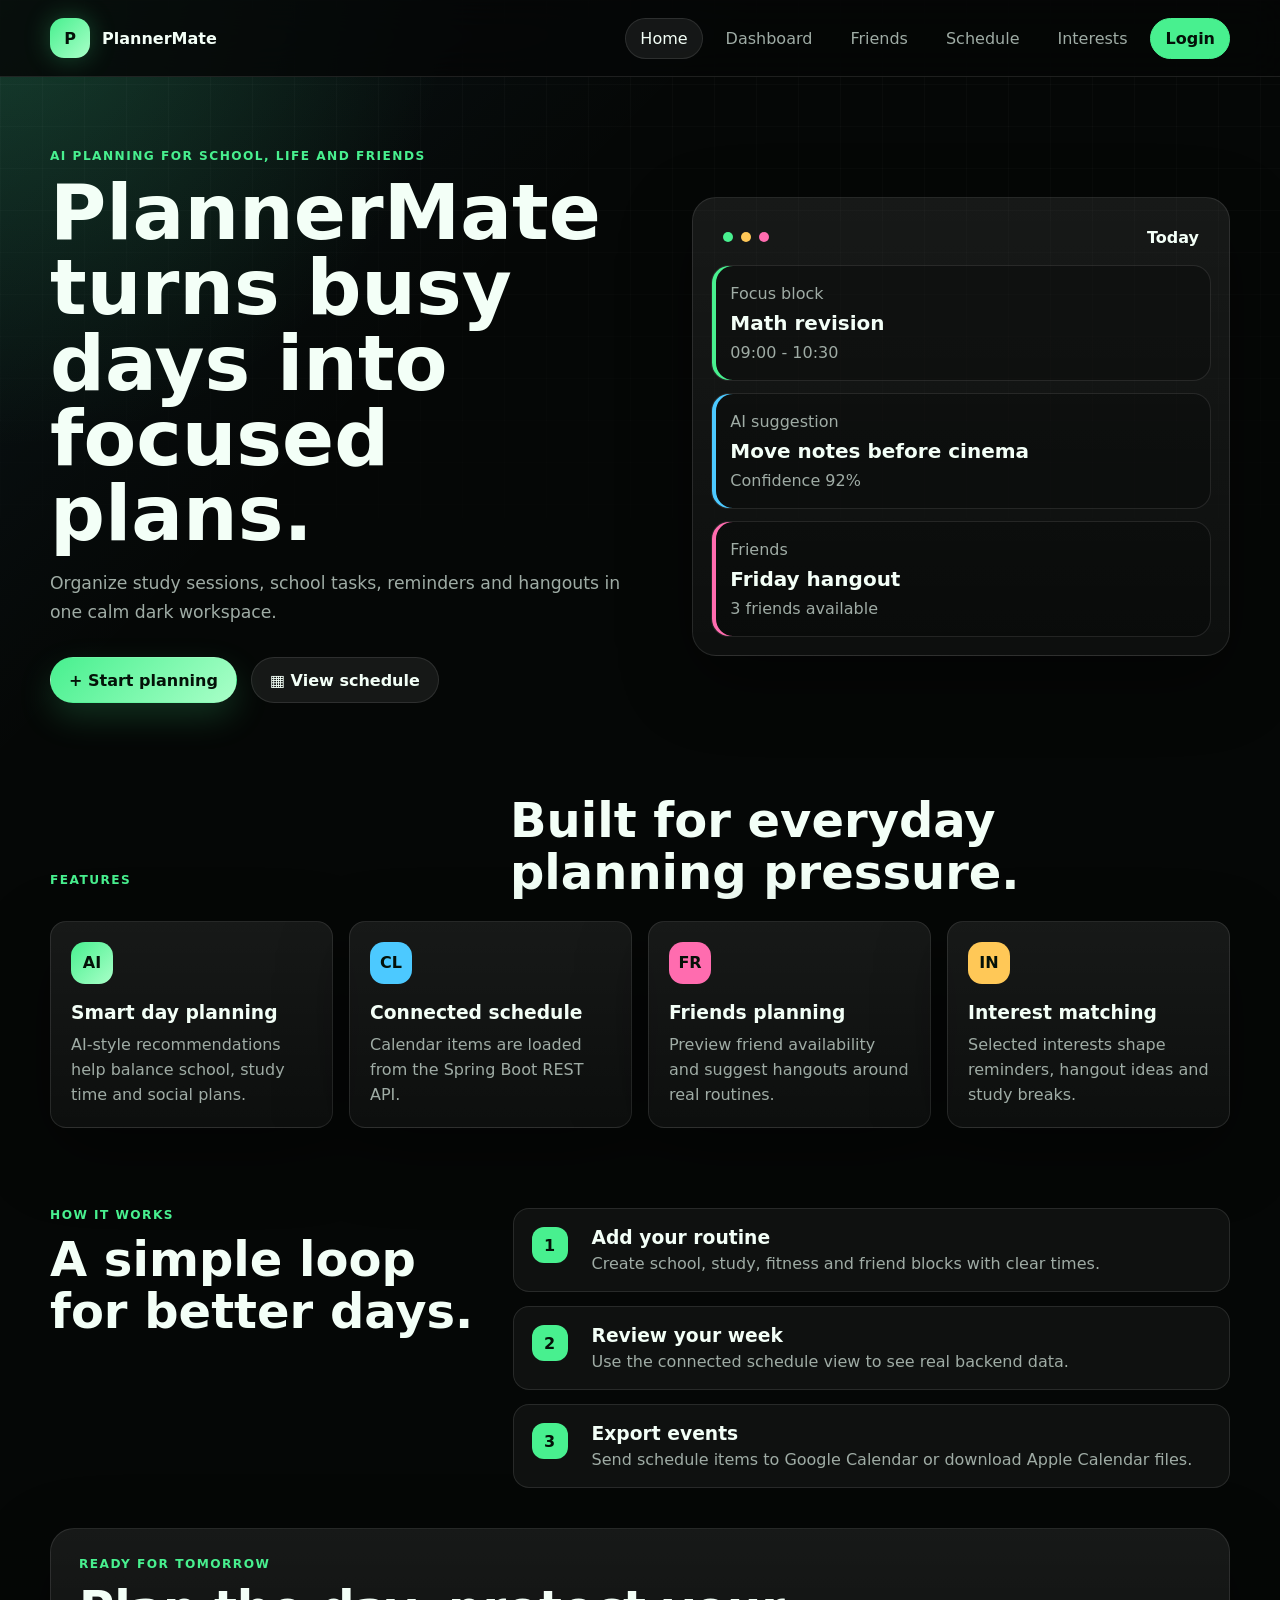
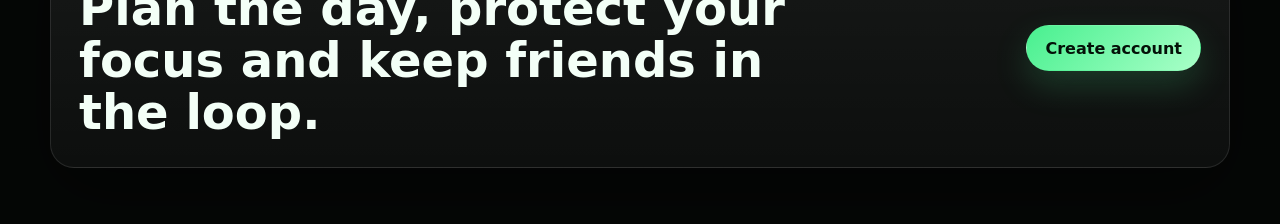
==== scheduler/src/main/resources/static/index.html @ 12dc2b2e "added config files, backend logic" ====
<!DOCTYPE html>
<html lang="en">
  <head>
    <meta charset="UTF-8" />
    <meta name="viewport" content="width=device-width, initial-scale=1.0" />
    <meta
      name="description"
      content="PlannerMate is an AI planning web app prototype for daily life, school tasks, friends and study preparation."
    />
    <title>PlannerMate | Plan Your Day</title>
    <link rel="stylesheet" href="styles.css" />
  </head>
  <body>
    <header class="site-header">
      <nav class="top-nav" aria-label="Main navigation">
        <a class="brand" href="#landing" data-route="landing" aria-label="PlannerMate home">
          <span class="brand-mark" aria-hidden="true">P</span>
          <span>PlannerMate</span>
        </a>

        <button class="menu-toggle" type="button" aria-label="Toggle navigation" aria-expanded="false">
          <span></span>
          <span></span>
          <span></span>
        </button>

        <div class="nav-links" data-nav-links>
          <a class="nav-link active" href="#landing" data-route="landing">Home</a>
          <a class="nav-link" href="#dashboard" data-route="dashboard">Dashboard</a>
          <a class="nav-link" href="#friends" data-route="friends">Friends</a>
          <a class="nav-link" href="#schedule" data-route="schedule">Schedule</a>
          <a class="nav-link" href="#interests" data-route="interests">Interests</a>
          <a class="nav-link nav-pill" href="#auth" data-route="auth">Login</a>
        </div>
      </nav>
    </header>

    <main>
      <section id="landing" class="page-section active" data-page="landing" aria-labelledby="landingTitle">
        <div class="hero section-shell">
          <div class="hero-copy">
            <p class="eyebrow">AI planning for school, life and friends</p>
            <h1 id="landingTitle">PlannerMate turns busy days into focused plans.</h1>
            <p class="hero-text">
              Organize study sessions, school tasks, reminders and hangouts in one calm dark workspace.
            </p>
            <div class="hero-actions">
              <a class="btn primary" href="#dashboard" data-route="dashboard">+ Start planning</a>
              <a class="btn secondary" href="#schedule" data-route="schedule">▦ View schedule</a>
            </div>
          </div>

          <aside class="app-preview" aria-label="PlannerMate app preview">
            <div class="preview-topbar">
              <span></span><span></span><span></span>
              <strong>Today</strong>
            </div>
            <div class="preview-grid">
              <article class="preview-card glow-green">
                <p>Focus block</p>
                <strong>Math revision</strong>
                <span>09:00 - 10:30</span>
              </article>
              <article class="preview-card glow-blue">
                <p>AI suggestion</p>
                <strong>Move notes before cinema</strong>
                <span>Confidence 92%</span>
              </article>
              <article class="preview-card glow-pink">
                <p>Friends</p>
                <strong>Friday hangout</strong>
                <span>3 friends available</span>
              </article>
            </div>
          </aside>
        </div>

        <section class="section-shell content-band" aria-labelledby="featuresTitle">
          <div class="section-heading">
            <p class="eyebrow">Features</p>
            <h2 id="featuresTitle">Built for everyday planning pressure.</h2>
          </div>
          <div class="feature-grid" id="featureGrid"></div>
        </section>

        <section class="section-shell split-band" aria-labelledby="howTitle">
          <div>
            <p class="eyebrow">How it works</p>
            <h2 id="howTitle">A simple loop for better days.</h2>
          </div>
          <ol class="steps-list" id="stepsList"></ol>
        </section>

        <section class="final-cta section-shell">
          <div>
            <p class="eyebrow">Ready for tomorrow</p>
            <h2>Plan the day, protect your focus and keep friends in the loop.</h2>
          </div>
          <a class="btn primary" href="#auth" data-route="auth">Create account</a>
        </section>
      </section>

      <section id="dashboard" class="page-section" data-page="dashboard" aria-labelledby="dashboardTitle">
        <div class="section-shell">
          <div class="page-title-row">
            <div>
              <p class="eyebrow">Dashboard</p>
              <h1 id="dashboardTitle">Your day, organized.</h1>
            </div>
            <button class="btn primary" type="button" data-route="schedule">+ Add plan</button>
          </div>

          <div class="dashboard-layout">
            <section class="panel panel-large">
              <div class="panel-header">
                <h2>Daily schedule</h2>
                <span class="status-chip" id="apiStatus">Backend connected</span>
              </div>
              <div class="timeline-list" id="dailySchedule"></div>
            </section>

            <section class="panel">
              <div class="panel-header">
                <h2>Upcoming tasks</h2>
                <span class="muted">Mock</span>
              </div>
              <div class="compact-list" id="upcomingTasks"></div>
            </section>

            <section class="panel">
              <div class="panel-header">
                <h2>Study reminders</h2>
                <span class="muted">Mock</span>
              </div>
              <div class="compact-list" id="studyReminders"></div>
            </section>

            <section class="panel panel-accent">
              <div class="panel-header">
                <h2>AI recommendations</h2>
                <span class="icon-badge">AI</span>
              </div>
              <div class="compact-list" id="aiRecommendations"></div>
            </section>

            <section class="panel">
              <div class="panel-header">
                <h2>Friends planning</h2>
                <a href="#friends" data-route="friends">Open</a>
              </div>
              <div class="friend-preview" id="friendsPreview"></div>
            </section>
          </div>
        </div>
      </section>

      <section id="friends" class="page-section" data-page="friends" aria-labelledby="friendsTitle">
        <div class="section-shell">
          <div class="page-title-row">
            <div>
              <p class="eyebrow">Friends</p>
              <h1 id="friendsTitle">Plan around real availability.</h1>
            </div>
          </div>

          <div class="friends-layout">
            <section class="panel">
              <div class="panel-header">
                <h2>Friend list</h2>
                <span class="muted">Mock</span>
              </div>
              <div class="people-list" id="friendList"></div>
            </section>

            <section class="panel">
              <div class="panel-header">
                <h2>Friend requests</h2>
                <span class="status-chip">2 new</span>
              </div>
              <div class="people-list" id="friendRequests"></div>
            </section>

            <section class="panel panel-large">
              <div class="panel-header">
                <h2>Hangout planning</h2>
                <span class="muted">Frontend only</span>
              </div>
              <form class="form-grid" id="hangoutForm" novalidate>
                <label>
                  Title
                  <input type="text" name="title" placeholder="Friday movie night" required />
                </label>
                <label>
                  Friend
                  <select name="friend" required>
                    <option value="">Choose friend</option>
                  </select>
                </label>
                <label>
                  Date
                  <input type="date" name="date" required />
                </label>
                <label>
                  Time
                  <input type="time" name="time" required />
                </label>
                <label class="full-width">
                  Notes
                  <textarea name="notes" rows="4" placeholder="Add location or activity notes"></textarea>
                </label>
                <button class="btn primary" type="submit">Preview hangout</button>
                <p class="form-message" data-form-message></p>
              </form>
            </section>

            <section class="panel">
              <div class="panel-header">
                <h2>Suggested ideas</h2>
                <span class="muted">Mock</span>
              </div>
              <div class="idea-list" id="hangoutIdeas"></div>
            </section>
          </div>
        </div>
      </section>

      <section id="schedule" class="page-section" data-page="schedule" aria-labelledby="scheduleTitle">
        <div class="section-shell">
          <div class="page-title-row">
            <div>
              <p class="eyebrow">Schedule</p>
              <h1 id="scheduleTitle">Weekly calendar.</h1>
            </div>
            <button class="btn primary" type="button" data-open-modal="scheduleModal">+ Add schedule item</button>
          </div>
          <div class="calendar-grid" id="weeklyCalendar" aria-label="Weekly calendar"></div>
        </div>
      </section>

      <section id="interests" class="page-section" data-page="interests" aria-labelledby="interestsTitle">
        <div class="section-shell">
          <div class="page-title-row">
            <div>
              <p class="eyebrow">Interests</p>
              <h1 id="interestsTitle">Tune recommendations around you.</h1>
            </div>
            <span class="status-chip" id="selectedInterestCount">0 selected</span>
          </div>
          <div class="interest-grid" id="interestGrid"></div>
        </div>
      </section>

      <section id="auth" class="page-section" data-page="auth" aria-labelledby="authTitle">
        <div class="auth-shell section-shell">
          <div class="auth-copy">
            <p class="eyebrow">Account access</p>
            <h1 id="authTitle">Keep plans synced when auth arrives.</h1>
            <p>These screens are frontend-only, with validation ready for future Spring Boot auth endpoints.</p>
          </div>

          <section class="auth-card" aria-label="Authentication forms">
            <div class="auth-tabs" role="tablist">
              <button class="auth-tab active" type="button" data-auth-view="login">Login</button>
              <button class="auth-tab" type="button" data-auth-view="register">Register</button>
              <button class="auth-tab" type="button" data-auth-view="forgot">Forgot</button>
            </div>

            <form class="auth-form active" data-auth-form="login" novalidate>
              <label>Email <input type="email" name="email" placeholder="you@example.com" required /></label>
              <label>Password <input type="password" name="password" placeholder="At least 6 characters" required minlength="6" /></label>
              <button class="btn primary full-button" type="submit">Login</button>
              <p class="form-message" data-auth-message></p>
            </form>

            <form class="auth-form" data-auth-form="register" novalidate>
              <label>Full name <input type="text" name="name" placeholder="Alex Morgan" required minlength="2" /></label>
              <label>Email <input type="email" name="email" placeholder="you@example.com" required /></label>
              <label>Password <input type="password" name="password" placeholder="At least 8 characters" required minlength="8" /></label>
              <button class="btn primary full-button" type="submit">Create account</button>
              <p class="form-message" data-auth-message></p>
            </form>

            <form class="auth-form" data-auth-form="forgot" novalidate>
              <label>Email <input type="email" name="email" placeholder="you@example.com" required /></label>
              <button class="btn primary full-button" type="submit">Send reset link</button>
              <p class="form-message" data-auth-message></p>
            </form>
          </section>
        </div>
      </section>
    </main>

    <div class="modal-backdrop" id="scheduleModal" hidden>
      <section class="modal" role="dialog" aria-modal="true" aria-labelledby="modalTitle">
        <div class="modal-header">
          <div>
            <p class="eyebrow">Schedule item</p>
            <h2 id="modalTitle">Add schedule item</h2>
          </div>
          <button class="icon-button" type="button" data-close-modal aria-label="Close modal">×</button>
        </div>
        <form class="modal-form" id="scheduleItemForm" novalidate>
          <input type="hidden" name="id" />
          <label>Title <input type="text" name="title" placeholder="Biology lab prep" required minlength="2" /></label>
          <label>Description <textarea name="description" rows="3" placeholder="What should happen during this block?"></textarea></label>
          <div class="form-grid two-cols">
            <label>Date <input type="date" name="date" required /></label>
            <label>Location <input type="text" name="location" placeholder="Library, Room 203" /></label>
            <label>Start time <input type="time" name="startTime" required /></label>
            <label>End time <input type="time" name="endTime" required /></label>
          </div>
          <div class="toggle-row">
            <label><input type="checkbox" name="repeating" /> Repeating</label>
            <label><input type="checkbox" name="active" checked /> Active</label>
          </div>
          <button class="btn primary full-button" type="submit">Save item</button>
          <p class="form-message" data-modal-message></p>
        </form>
      </section>
    </div>

    <script src="script.js" defer></script>
  </body>
</html>
---- scheduler/src/main/resources/static/styles.css ----
:root {
  --bg: #050706;
  --surface: #0f1512;
  --surface-strong: #141f19;
  --border: rgba(255, 255, 255, 0.1);
  --border-strong: rgba(72, 240, 143, 0.36);
  --text: #f3fff7;
  --muted: #9facA5;
  --green: #48f08f;
  --cyan: #4cc9ff;
  --pink: #ff6caf;
  --amber: #ffc857;
  --danger: #ff6b6b;
  --shadow: 0 24px 70px rgba(0, 0, 0, 0.42);
  --radius: 16px;
  --max: 1180px;
  --header: 76px;
  font-family: Inter, ui-sans-serif, system-ui, -apple-system, BlinkMacSystemFont, "Segoe UI", sans-serif;
}

* {
  box-sizing: border-box;
}

html {
  scroll-behavior: smooth;
}

body {
  min-height: 100vh;
  margin: 0;
  color: var(--text);
  background:
    radial-gradient(circle at top left, rgba(72, 240, 143, 0.19), transparent 28rem),
    linear-gradient(135deg, rgba(76, 201, 255, 0.08), transparent 34rem),
    var(--bg);
}

body::before {
  content: "";
  position: fixed;
  inset: 0;
  z-index: -1;
  pointer-events: none;
  background-image: linear-gradient(rgba(255, 255, 255, 0.035) 1px, transparent 1px),
    linear-gradient(90deg, rgba(255, 255, 255, 0.035) 1px, transparent 1px);
  background-size: 42px 42px;
  mask-image: linear-gradient(to bottom, rgba(0, 0, 0, 0.75), transparent 74%);
}

a {
  color: inherit;
  text-decoration: none;
}

button,
input,
select,
textarea {
  font: inherit;
}

button {
  cursor: pointer;
}

.site-header {
  position: sticky;
  top: 0;
  z-index: 20;
  border-bottom: 1px solid var(--border);
  background: rgba(5, 7, 6, 0.84);
  backdrop-filter: blur(18px);
}

.top-nav,
.section-shell {
  width: min(100% - 32px, var(--max));
  margin: 0 auto;
}

.top-nav {
  min-height: var(--header);
  display: flex;
  align-items: center;
  justify-content: space-between;
  gap: 24px;
}

.brand,
.nav-links,
.hero-actions,
.page-title-row,
.panel-header,
.modal-header,
.toggle-row {
  display: flex;
  align-items: center;
}

.brand {
  gap: 12px;
  font-weight: 900;
}

.brand-mark,
.card-icon,
.icon-badge,
.avatar {
  display: grid;
  place-items: center;
  color: #041108;
  background: linear-gradient(135deg, var(--green), #a9ffc8);
  font-weight: 900;
}

.brand-mark {
  width: 40px;
  height: 40px;
  border-radius: 14px;
  box-shadow: 0 0 26px rgba(72, 240, 143, 0.28);
}

.nav-links {
  gap: 8px;
}

.nav-link {
  padding: 10px 14px;
  border: 1px solid transparent;
  border-radius: 999px;
  color: var(--muted);
  transition: color 180ms ease, border-color 180ms ease, background 180ms ease;
}

.nav-link:hover,
.nav-link.active {
  color: var(--text);
  border-color: var(--border);
  background: rgba(255, 255, 255, 0.07);
}

.nav-pill {
  color: #041108;
  background: var(--green);
  border-color: var(--green);
  font-weight: 900;
}

.nav-pill:hover,
.nav-pill.active {
  color: #041108;
  background: #9dffc1;
}

.menu-toggle {
  display: none;
  width: 44px;
  height: 44px;
  padding: 10px;
  border: 1px solid var(--border);
  border-radius: 12px;
  background: var(--surface);
}

.menu-toggle span {
  display: block;
  height: 2px;
  margin: 5px 0;
  background: var(--text);
  border-radius: 2px;
}

.page-section {
  display: none;
  min-height: calc(100vh - var(--header));
}

.page-section.active {
  display: block;
}

.hero {
  display: grid;
  grid-template-columns: minmax(0, 1.05fr) minmax(340px, 0.95fr);
  gap: 48px;
  align-items: center;
  padding: 72px 0 52px;
}

h1,
h2,
h3,
p {
  letter-spacing: 0;
}

.hero h1,
.page-title-row h1,
.auth-copy h1 {
  margin: 0;
  max-width: 780px;
  font-size: clamp(2.4rem, 6vw, 5.2rem);
  line-height: 0.98;
}

.page-title-row h1,
.auth-copy h1 {
  font-size: clamp(2.1rem, 4vw, 4rem);
}

.hero-text,
.auth-copy p {
  max-width: 620px;
  color: var(--muted);
  font-size: 1.08rem;
  line-height: 1.7;
}

.eyebrow {
  margin: 0 0 12px;
  color: var(--green);
  font-size: 0.76rem;
  font-weight: 900;
  letter-spacing: 0.12em;
  text-transform: uppercase;
}

.hero-actions {
  flex-wrap: wrap;
  gap: 14px;
  margin-top: 30px;
}

.btn {
  display: inline-flex;
  align-items: center;
  justify-content: center;
  gap: 9px;
  min-height: 46px;
  padding: 0 18px;
  border: 1px solid var(--border);
  border-radius: 999px;
  color: var(--text);
  background: rgba(255, 255, 255, 0.07);
  font-weight: 900;
  transition: transform 180ms ease, border-color 180ms ease, background 180ms ease;
}

.btn:hover,
.panel:hover,
.feature-card:hover,
.interest-card:hover,
.interest-card.selected {
  transform: translateY(-2px);
  border-color: var(--border-strong);
}

.btn.primary {
  color: #041108;
  border-color: transparent;
  background: linear-gradient(135deg, var(--green), #a9ffc8);
  box-shadow: 0 14px 34px rgba(72, 240, 143, 0.18);
}

.app-preview,
.panel,
.feature-card,
.final-cta,
.auth-card,
.modal,
.interest-card {
  border: 1px solid var(--border);
  background: linear-gradient(180deg, rgba(255, 255, 255, 0.075), rgba(255, 255, 255, 0.035));
  box-shadow: var(--shadow);
}

.app-preview {
  overflow: hidden;
  border-radius: 24px;
  padding: 18px;
}

.preview-topbar {
  display: flex;
  align-items: center;
  gap: 8px;
  padding: 12px 12px 18px;
  color: var(--muted);
}

.preview-topbar span {
  width: 10px;
  height: 10px;
  border-radius: 999px;
  background: var(--green);
}

.preview-topbar span:nth-child(2) {
  background: var(--amber);
}

.preview-topbar span:nth-child(3) {
  background: var(--pink);
}

.preview-topbar strong {
  margin-left: auto;
  color: var(--text);
}

.preview-grid,
.timeline-list,
.compact-list,
.people-list,
.idea-list,
.friend-preview,
.calendar-items {
  display: grid;
  gap: 12px;
}

.preview-card,
.timeline-item,
.compact-item,
.person-row,
.idea-item,
.calendar-item {
  padding: 14px;
  border: 1px solid var(--border);
  border-radius: 14px;
  background: rgba(0, 0, 0, 0.24);
}

.preview-card {
  padding: 18px;
  border-radius: 18px;
}

.preview-card p,
.preview-card strong {
  margin: 0 0 8px;
}

.preview-card p,
.preview-card span,
.muted {
  color: var(--muted);
}

.preview-card strong {
  display: block;
  font-size: 1.25rem;
}

.glow-green {
  box-shadow: inset 4px 0 0 var(--green);
}

.glow-blue {
  box-shadow: inset 4px 0 0 var(--cyan);
}

.glow-pink {
  box-shadow: inset 4px 0 0 var(--pink);
}

.content-band,
.split-band,
.final-cta {
  padding: 40px 0;
}

.section-heading,
.final-cta,
.page-title-row {
  display: flex;
  justify-content: space-between;
  gap: 24px;
}

.section-heading {
  align-items: end;
  margin-bottom: 22px;
}

.section-heading h2,
.split-band h2,
.final-cta h2 {
  margin: 0;
  max-width: 720px;
  font-size: clamp(1.8rem, 4vw, 3rem);
  line-height: 1.08;
}

.feature-grid,
.interest-grid {
  display: grid;
  grid-template-columns: repeat(4, minmax(0, 1fr));
  gap: 16px;
}

.feature-card,
.interest-card {
  min-height: 190px;
  padding: 20px;
  border-radius: var(--radius);
  transition: transform 180ms ease, border-color 180ms ease, background 180ms ease;
}

.card-icon,
.icon-badge {
  width: 42px;
  height: 42px;
  margin-bottom: 18px;
  border-radius: 14px;
}

.feature-card:nth-child(2) .card-icon,
.interest-card:nth-child(2) .card-icon {
  background: var(--cyan);
}

.feature-card:nth-child(3) .card-icon,
.interest-card:nth-child(3) .card-icon {
  background: var(--pink);
}

.feature-card:nth-child(4) .card-icon,
.interest-card:nth-child(4) .card-icon {
  background: var(--amber);
}

.feature-card h3,
.feature-card p,
.interest-card h2,
.interest-card p {
  margin: 0;
}

.feature-card p,
.interest-card p {
  margin-top: 10px;
  color: var(--muted);
  line-height: 1.55;
}

.split-band {
  display: grid;
  grid-template-columns: 0.75fr 1.25fr;
  gap: 32px;
}

.steps-list {
  display: grid;
  gap: 14px;
  padding: 0;
  margin: 0;
  counter-reset: step;
  list-style: none;
}

.steps-list li {
  counter-increment: step;
  display: grid;
  grid-template-columns: 44px 1fr;
  gap: 16px;
  padding: 18px;
  border: 1px solid var(--border);
  border-radius: var(--radius);
  background: rgba(255, 255, 255, 0.045);
}

.steps-list li::before {
  content: counter(step);
  display: grid;
  width: 36px;
  height: 36px;
  place-items: center;
  color: #041108;
  background: var(--green);
  border-radius: 12px;
  font-weight: 900;
}

.steps-list h3,
.steps-list p {
  margin: 0;
}

.steps-list p {
  margin-top: 6px;
  color: var(--muted);
}

.final-cta {
  align-items: center;
  margin-bottom: 56px;
  padding: 28px;
  border-radius: 24px;
}

.page-title-row {
  align-items: center;
  padding: 54px 0 28px;
}

.dashboard-layout,
.friends-layout {
  display: grid;
  grid-template-columns: repeat(3, minmax(0, 1fr));
  gap: 16px;
  padding-bottom: 56px;
}

.panel {
  min-width: 0;
  padding: 20px;
  border-radius: var(--radius);
  transition: transform 180ms ease, border-color 180ms ease, background 180ms ease;
}

.panel-large {
  grid-column: span 2;
}

.panel-accent {
  background:
    linear-gradient(140deg, rgba(72, 240, 143, 0.16), rgba(76, 201, 255, 0.06)),
    rgba(255, 255, 255, 0.045);
}

.panel-header {
  justify-content: space-between;
  gap: 14px;
  margin-bottom: 18px;
}

.panel-header h2,
.modal h2 {
  margin: 0;
  font-size: 1.05rem;
}

.panel-header a {
  color: var(--green);
  font-weight: 900;
}

.status-chip {
  display: inline-flex;
  align-items: center;
  min-height: 30px;
  padding: 0 10px;
  color: #041108;
  background: var(--green);
  border-radius: 999px;
  font-size: 0.76rem;
  font-weight: 900;
}

.timeline-item {
  display: grid;
  grid-template-columns: 92px 1fr auto;
  gap: 14px;
  align-items: center;
}

.time-range {
  color: var(--green);
  font-weight: 900;
}

.timeline-item h3,
.compact-item h3,
.person-row h3,
.idea-item h3,
.calendar-item h3 {
  margin: 0 0 5px;
  font-size: 0.98rem;
}

.timeline-item p,
.compact-item p,
.person-row p,
.idea-item p,
.calendar-item p {
  margin: 0;
  color: var(--muted);
  line-height: 1.45;
}

.priority {
  display: inline-flex;
  width: fit-content;
  margin-top: 9px;
  padding: 5px 9px;
  border-radius: 999px;
  color: #041108;
  background: var(--amber);
  font-size: 0.73rem;
  font-weight: 900;
}

.priority.high {
  background: var(--pink);
}

.priority.medium {
  background: var(--cyan);
}

.person-row {
  display: grid;
  grid-template-columns: 46px 1fr auto;
  gap: 12px;
  align-items: center;
}

.avatar {
  width: 46px;
  height: 46px;
  border-radius: 16px;
}

.mini-actions,
.calendar-actions {
  display: flex;
  flex-wrap: wrap;
  gap: 7px;
}

.mini-button,
.icon-button,
.small-button,
.danger-button {
  border: 1px solid var(--border);
  color: var(--text);
  background: rgba(255, 255, 255, 0.06);
  font-weight: 900;
}

.mini-button,
.icon-button {
  display: inline-grid;
  min-width: 36px;
  height: 36px;
  place-items: center;
  border-radius: 12px;
}

.small-button,
.danger-button {
  min-height: 32px;
  padding: 0 10px;
  border-radius: 999px;
  font-size: 0.75rem;
}

.danger-button {
  background: rgba(255, 107, 107, 0.12);
}

.form-grid,
.modal-form {
  display: grid;
  grid-template-columns: repeat(2, minmax(0, 1fr));
  gap: 14px;
}

.modal-form {
  grid-template-columns: 1fr;
}

.two-cols {
  grid-template-columns: repeat(2, minmax(0, 1fr));
}

.full-width {
  grid-column: 1 / -1;
}

label {
  display: grid;
  gap: 7px;
  color: var(--muted);
  font-size: 0.9rem;
  font-weight: 900;
}

input,
select,
textarea {
  width: 100%;
  border: 1px solid var(--border);
  border-radius: 12px;
  color: var(--text);
  background: rgba(0, 0, 0, 0.3);
  outline: none;
  padding: 12px 13px;
  resize: vertical;
}

input:focus,
select:focus,
textarea:focus {
  border-color: var(--green);
  box-shadow: 0 0 0 4px rgba(72, 240, 143, 0.12);
}

.form-message {
  min-height: 22px;
  margin: 0;
  color: var(--muted);
  font-weight: 900;
}

.form-message.success {
  color: var(--green);
}

.form-message.error {
  color: var(--danger);
}

.calendar-grid {
  display: grid;
  grid-template-columns: repeat(7, minmax(168px, 1fr));
  gap: 12px;
  overflow-x: auto;
  padding: 0 0 56px;
}

.calendar-day {
  min-width: 168px;
  min-height: 520px;
  padding: 14px;
  border: 1px solid var(--border);
  border-radius: var(--radius);
  background: rgba(255, 255, 255, 0.04);
}

.calendar-day.today {
  border-color: var(--border-strong);
  background: linear-gradient(180deg, rgba(72, 240, 143, 0.12), rgba(255, 255, 255, 0.04));
}

.calendar-day h2 {
  margin: 0 0 14px;
  font-size: 0.94rem;
}

.calendar-item {
  border-left: 4px solid var(--green);
}

.calendar-item.inactive {
  opacity: 0.56;
  border-left-color: var(--muted);
}

.calendar-meta {
  display: flex;
  flex-wrap: wrap;
  gap: 6px;
  margin: 10px 0;
}

.calendar-meta span {
  padding: 4px 7px;
  border: 1px solid var(--border);
  border-radius: 999px;
  color: var(--muted);
  font-size: 0.72rem;
}

.interest-card {
  color: var(--text);
  text-align: left;
}

.interest-card.selected {
  background:
    linear-gradient(135deg, rgba(72, 240, 143, 0.22), rgba(76, 201, 255, 0.08)),
    var(--surface);
}

.auth-shell {
  display: grid;
  grid-template-columns: 1fr minmax(320px, 450px);
  gap: 42px;
  align-items: center;
  padding: 62px 0;
}

.auth-card {
  padding: 22px;
  border-radius: 24px;
}

.auth-tabs {
  display: grid;
  grid-template-columns: repeat(3, 1fr);
  gap: 8px;
  margin-bottom: 18px;
  padding: 6px;
  border: 1px solid var(--border);
  border-radius: 16px;
  background: rgba(0, 0, 0, 0.24);
}

.auth-tab {
  min-height: 40px;
  border: 0;
  border-radius: 12px;
  color: var(--muted);
  background: transparent;
  font-weight: 900;
}

.auth-tab.active {
  color: #041108;
  background: var(--green);
}

.auth-form {
  display: none;
  gap: 14px;
}

.auth-form.active {
  display: grid;
}

.full-button {
  width: 100%;
}

.modal-backdrop {
  position: fixed;
  inset: 0;
  z-index: 40;
  display: grid;
  place-items: center;
  padding: 20px;
  background: rgba(0, 0, 0, 0.72);
  backdrop-filter: blur(10px);
}

.modal-backdrop[hidden] {
  display: none;
}

.modal {
  width: min(100%, 560px);
  max-height: calc(100vh - 40px);
  overflow: auto;
  padding: 22px;
  border-radius: 24px;
}

.modal-header {
  justify-content: space-between;
  gap: 16px;
  margin-bottom: 18px;
}

.toggle-row {
  justify-content: space-between;
  gap: 14px;
  padding: 12px;
  border: 1px solid var(--border);
  border-radius: 14px;
}

.toggle-row label {
  display: flex;
  align-items: center;
  gap: 8px;
}

.toggle-row input {
  width: auto;
}

@media (max-width: 980px) {
  .hero,
  .split-band,
  .auth-shell {
    grid-template-columns: 1fr;
  }

  .feature-grid,
  .interest-grid {
    grid-template-columns: repeat(2, minmax(0, 1fr));
  }

  .dashboard-layout,
  .friends-layout {
    grid-template-columns: repeat(2, minmax(0, 1fr));
  }

  .panel-large {
    grid-column: 1 / -1;
  }
}

@media (max-width: 760px) {
  :root {
    --header: 68px;
  }

  .top-nav,
  .section-shell {
    width: min(100% - 24px, var(--max));
  }

  .menu-toggle {
    display: block;
  }

  .nav-links {
    position: absolute;
    top: calc(var(--header) - 1px);
    left: 12px;
    right: 12px;
    display: none;
    flex-direction: column;
    align-items: stretch;
    padding: 12px;
    border: 1px solid var(--border);
    border-radius: 18px;
    background: rgba(8, 12, 10, 0.98);
    box-shadow: var(--shadow);
  }

  .nav-links.open {
    display: flex;
  }

  .hero {
    padding-top: 44px;
  }

  .section-heading,
  .final-cta,
  .page-title-row {
    align-items: flex-start;
    flex-direction: column;
  }

  .feature-grid,
  .dashboard-layout,
  .friends-layout,
  .interest-grid,
  .form-grid,
  .two-cols {
    grid-template-columns: 1fr;
  }

  .timeline-item,
  .person-row {
    grid-template-columns: 1fr;
  }

  .calendar-grid {
    grid-template-columns: 1fr;
    overflow-x: visible;
  }

  .calendar-day {
    min-height: auto;
  }
}

@media (max-width: 430px) {
  .hero-actions,
  .hero-actions .btn,
  .page-title-row .btn {
    width: 100%;
  }
}
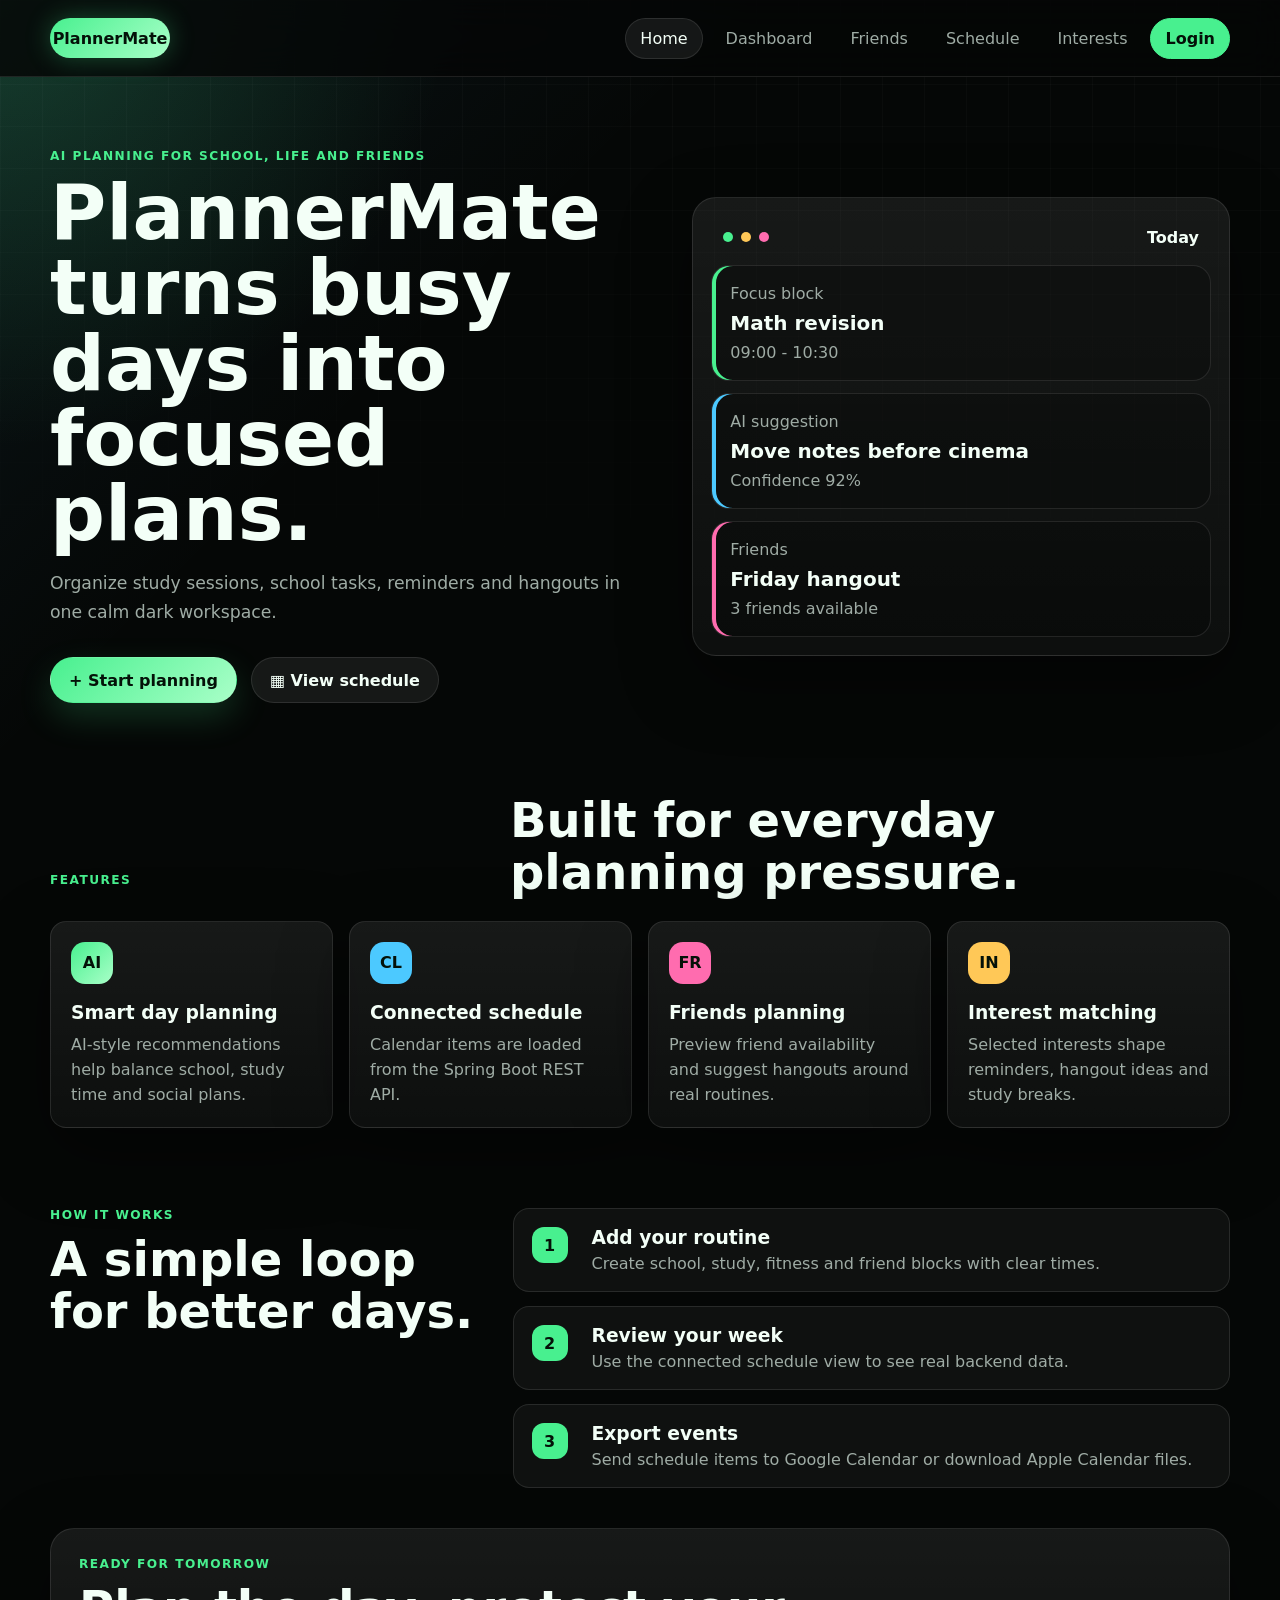
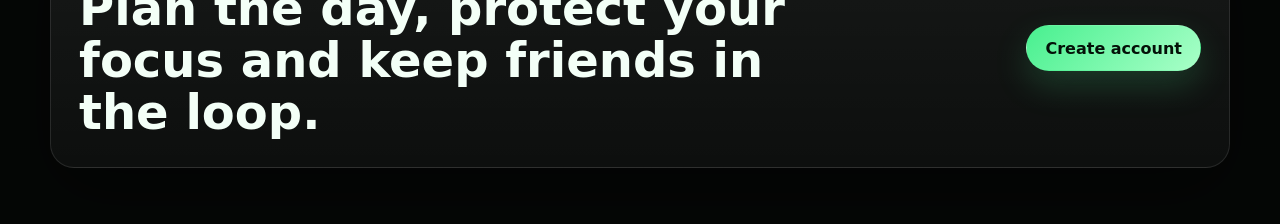
==== commit e9b1c186: "updates" ====
--- a/scheduler/src/main/resources/static/index.html
+++ b/scheduler/src/main/resources/static/index.html
@@ -14,8 +14,7 @@
     <header class="site-header">
       <nav class="top-nav" aria-label="Main navigation">
         <a class="brand" href="#landing" data-route="landing" aria-label="PlannerMate home">
-          <span class="brand-mark" aria-hidden="true">P</span>
-          <span>PlannerMate</span>
+          <span class="brand-mark" aria-hidden="true">PlannerMate</span>
         </a>
 
         <button class="menu-toggle" type="button" aria-label="Toggle navigation" aria-expanded="false">
--- a/scheduler/src/main/resources/static/styles.css
+++ b/scheduler/src/main/resources/static/styles.css
@@ -115,9 +115,9 @@
 }
 
 .brand-mark {
-  width: 40px;
+  width: 120px;
   height: 40px;
-  border-radius: 14px;
+  border-radius: 20px;
   box-shadow: 0 0 26px rgba(72, 240, 143, 0.28);
 }
 
